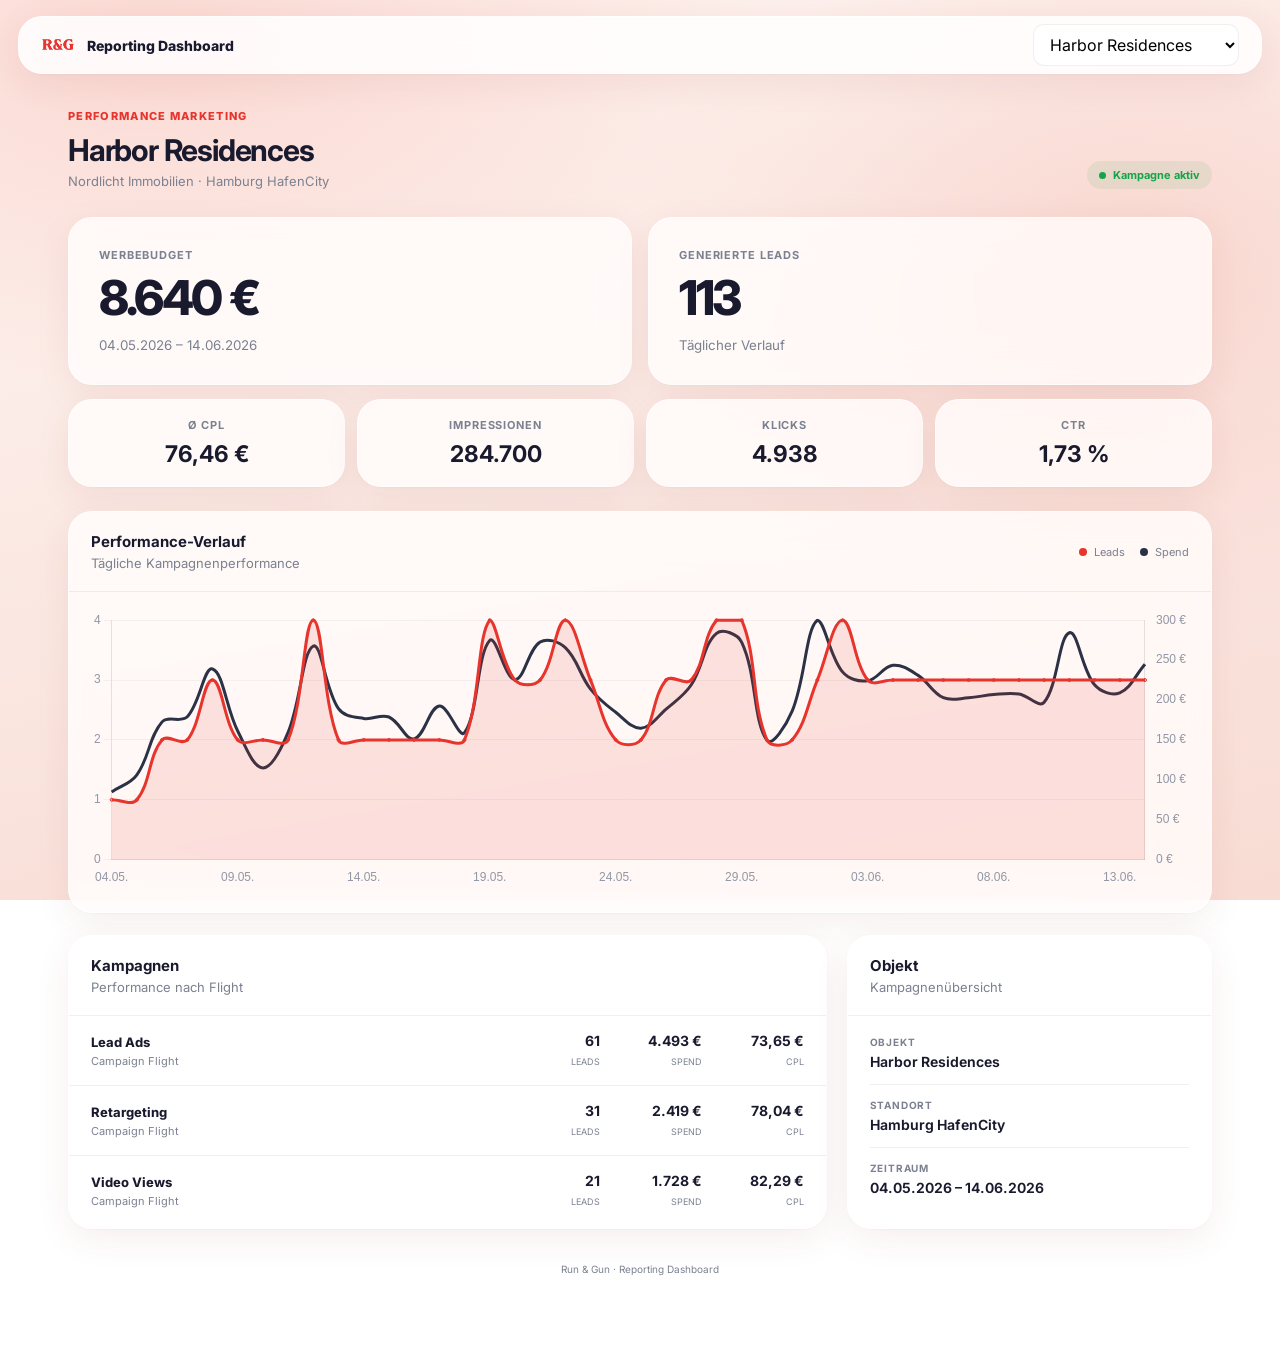
==== index.html @ 46b25c29 "feat: publish reporting showcase" ====
<!doctype html>
<html lang="de">
<head>
  <meta charset="utf-8"><meta name="viewport" content="width=device-width,initial-scale=1">
  <meta name="referrer" content="no-referrer"><title>Run & Gun | Reporting Dashboard</title>
  <link rel="icon" href="assets/rg-logo.png"><link rel="stylesheet" href="styles.css">
  <script src="assets/chart.umd.min.js"></script>
</head>
<body data-page="viewer">
  <header class="topnav">
    <div class="brand"><img src="assets/rg-logo.png" alt="Run & Gun"><span>Reporting Dashboard</span></div>
    <div class="nav-actions"><select id="caseSelect" aria-label="Reporting Case"></select></div>
  </header>
  <main class="shell" id="dashboard">
    <section class="intro"><div><span class="eyebrow">Performance Marketing</span><h1 id="caseTitle">Reporting Dashboard</h1><p id="caseMeta"></p></div><span class="status"><i></i> Kampagne aktiv</span></section>
    <section class="hero-grid">
      <article class="hero-card"><span>Werbebudget</span><strong id="spend">–</strong><small id="period">–</small></article>
      <article class="hero-card"><span>Generierte Leads</span><strong id="leads">–</strong><small id="leadTrend">Täglicher Verlauf</small></article>
    </section>
    <section class="mini-grid">
      <article><span>Ø CPL</span><strong id="cpl">–</strong></article>
      <article><span>Impressionen</span><strong id="impressions">–</strong></article>
      <article><span>Klicks</span><strong id="clicks">–</strong></article>
      <article><span>CTR</span><strong id="ctr">–</strong></article>
    </section>
    <section class="panel chart-panel"><div class="panel-head"><div><h2>Performance-Verlauf</h2><p>Tägliche Kampagnenperformance</p></div><div class="legend"><span class="red-dot"></span>Leads <span class="dark-dot"></span>Spend</div></div><div class="chart-wrap"><canvas id="performanceChart"></canvas></div></section>
    <section class="split">
      <article class="panel"><div class="panel-head"><div><h2>Kampagnen</h2><p>Performance nach Flight</p></div></div><div id="campaignList" class="campaign-list"></div></article>
      <article class="panel"><div class="panel-head"><div><h2>Objekt</h2><p>Kampagnenübersicht</p></div></div><dl class="property-list"><div><dt>Objekt</dt><dd id="propertyName">–</dd></div><div><dt>Standort</dt><dd id="propertyLocation">–</dd></div><div><dt>Zeitraum</dt><dd id="propertyPeriod">–</dd></div></dl></article>
    </section>
    <footer>Run & Gun · Reporting Dashboard</footer>
  </main>
  <script src="app.js"></script>
</body></html>
---- styles.css ----
@import url('https://fonts.googleapis.com/css2?family=Inter:wght@400;500;600;700;800&display=swap');
:root{--accent:#e7352e;--accent2:#ef5350;--ink:#1a1a2e;--muted:#7b8190;--line:rgba(0,0,0,.06);--glass:rgba(255,255,255,.76);--green:#16a34a;--radius:20px;--shadow:0 10px 35px rgba(142,50,42,.08),0 1px 2px rgba(0,0,0,.03)}*{box-sizing:border-box}body{margin:0;font-family:Inter,-apple-system,sans-serif;color:var(--ink);min-height:100vh;background:radial-gradient(ellipse 75% 55% at 12% 4%,rgba(250,200,192,.62),transparent 70%),radial-gradient(ellipse 60% 65% at 88% 28%,rgba(245,188,178,.42),transparent 65%),linear-gradient(170deg,#fef5f2,#f8dcd4);background-attachment:fixed}.demo-ribbon{position:fixed;inset:0 0 auto;z-index:2000;height:26px;background:#171725;color:#fff;text-align:center;font-size:10px;font-weight:800;letter-spacing:.14em;line-height:26px}.topnav{position:fixed;z-index:1000;top:42px;left:18px;right:18px;height:58px;padding:0 22px;display:flex;align-items:center;justify-content:space-between;background:rgba(255,255,255,.86);backdrop-filter:blur(22px);border:1px solid rgba(255,255,255,.72);border-radius:24px;box-shadow:var(--shadow)}
body[data-page="viewer"] .topnav{top:16px}body[data-page="viewer"] .shell{padding-top:104px}.brand,.nav-actions{display:flex;align-items:center;gap:12px}.brand{font-size:14px;font-weight:800}.brand img{width:34px;height:34px;border-radius:11px}.nav-actions select,input,textarea{font:inherit}.nav-actions select{padding:9px 30px 9px 12px;border:1px solid var(--line);border-radius:11px;background:white}.shell,.editor-shell{max-width:1200px;margin:auto;padding:140px 28px 44px}.intro,.editor-title{display:flex;justify-content:space-between;align-items:flex-end;margin-bottom:28px}.eyebrow{font-size:11px;font-weight:800;letter-spacing:.12em;color:var(--accent);text-transform:uppercase}.intro h1,.editor-title h1{font-size:30px;letter-spacing:-.04em;margin:8px 0 5px}.intro p,.editor-title p,.panel-head p{margin:0;color:var(--muted);font-size:13px}.status,.demo-pill{display:inline-flex;align-items:center;gap:7px;border-radius:999px;padding:7px 12px;background:rgba(22,163,74,.09);color:var(--green);font-size:11px;font-weight:700}.status i{width:7px;height:7px;border-radius:50%;background:currentColor}.demo-pill{background:rgba(231,53,46,.08);color:var(--accent)}.hero-grid{display:grid;grid-template-columns:1fr 1fr;gap:16px}.hero-card,.mini-grid article,.panel{background:var(--glass);backdrop-filter:blur(22px) saturate(150%);border:1px solid rgba(255,255,255,.65);box-shadow:var(--shadow);border-radius:24px}.hero-card{padding:30px}.hero-card span,.mini-grid span{display:block;color:var(--muted);font-size:11px;font-weight:700;text-transform:uppercase;letter-spacing:.08em}.hero-card strong{display:block;font-size:48px;line-height:1;font-weight:800;letter-spacing:-.05em;margin:12px 0}.hero-card small{color:var(--muted)}.mini-grid{display:grid;grid-template-columns:repeat(4,1fr);gap:12px;margin:14px 0 24px}.mini-grid article{padding:18px;text-align:center}.mini-grid strong{display:block;font-size:23px;margin-top:8px}.panel{overflow:hidden}.panel-head{padding:20px 22px;border-bottom:1px solid var(--line);display:flex;justify-content:space-between;align-items:center}.panel h2{font-size:15px;margin:0 0 4px}.chart-panel{margin-bottom:22px}.chart-wrap{height:320px;padding:18px 22px 24px}.legend{font-size:11px;color:var(--muted);display:flex;gap:7px;align-items:center}.red-dot,.dark-dot{width:8px;height:8px;border-radius:50%;background:var(--accent)}.dark-dot{background:#2c3245;margin-left:8px}.split{display:grid;grid-template-columns:1.35fr .65fr;gap:20px}.campaign-item{display:grid;grid-template-columns:1fr repeat(3,90px);gap:12px;align-items:center;padding:16px 22px;border-bottom:1px solid var(--line)}.campaign-item:last-child{border:0}.campaign-name{font-size:13px;font-weight:750}.campaign-meta{font-size:11px;color:var(--muted);margin-top:4px}.metric{text-align:right}.metric b{display:block;font-size:14px}.metric span{font-size:9px;color:var(--muted);text-transform:uppercase}.property-list{margin:0;padding:6px 22px 18px}.property-list div{padding:14px 0;border-bottom:1px solid var(--line)}.property-list div:last-child{border:0}.property-list dt{font-size:10px;text-transform:uppercase;letter-spacing:.08em;color:var(--muted);font-weight:700}.property-list dd{margin:5px 0 0;font-size:14px;font-weight:650}footer{text-align:center;color:var(--muted);font-size:10px;padding:34px}.button{display:inline-flex;align-items:center;justify-content:center;border:0;border-radius:11px;padding:10px 15px;font:inherit;font-size:12px;font-weight:700;text-decoration:none;cursor:pointer}.primary{background:var(--accent);color:white}.secondary{background:#25283a;color:white}.ghost{background:rgba(255,255,255,.65);color:var(--ink);border:1px solid var(--line)}.danger{background:rgba(220,38,38,.08);color:#dc2626}.editor-title{align-items:center}.editor-layout{display:grid;grid-template-columns:280px 1fr;gap:20px}.case-sidebar{align-self:start}.case-row{padding:14px 18px;border-bottom:1px solid var(--line);cursor:pointer}.case-row:hover,.case-row.active{background:rgba(231,53,46,.05)}.case-row b{display:block;font-size:13px}.case-row span{font-size:10px;color:var(--muted)}.sidebar-actions{padding:14px}.full{width:100%;margin-top:8px}.file-button input{display:none}.form-body{padding:24px}.form-grid{display:grid;gap:14px;margin-bottom:15px}.form-grid.two{grid-template-columns:1fr 1fr}.form-grid.four{grid-template-columns:repeat(4,1fr)}label{display:block;font-size:11px;font-weight:700;color:#50566a}label input,label textarea{display:block;width:100%;margin-top:7px;border:1px solid rgba(0,0,0,.07);background:rgba(255,255,255,.72);padding:11px 12px;border-radius:11px;color:var(--ink);outline:none}label textarea{resize:vertical;line-height:1.5}label input:focus,label textarea:focus{border-color:var(--accent);box-shadow:0 0 0 3px rgba(231,53,46,.08)}label small{display:block;color:var(--muted);font-weight:400;margin-top:5px;line-height:1.4}.form-actions{display:flex;justify-content:space-between;align-items:center;margin-top:24px}.form-actions>div{display:flex;gap:9px}.help-panel{margin-top:20px;padding:24px}.steps{display:grid;grid-template-columns:repeat(3,1fr);gap:12px;margin:18px 0}.steps div{background:rgba(255,255,255,.48);padding:16px;border-radius:14px;display:flex;gap:12px;align-items:center;font-size:12px}.steps b{display:grid;place-items:center;background:var(--accent);color:white;border-radius:50%;width:26px;height:26px}.help-panel>p{font-size:11px;color:var(--muted)}.toast{position:fixed;right:24px;bottom:24px;background:#1f2937;color:white;padding:12px 16px;border-radius:11px;font-size:12px;opacity:0;transform:translateY(10px);transition:.2s}.toast.show{opacity:1;transform:none}@media(max-width:850px){.split,.editor-layout{grid-template-columns:1fr}.hero-grid{grid-template-columns:1fr}.mini-grid{grid-template-columns:1fr 1fr}.form-grid.four{grid-template-columns:1fr 1fr}.topnav{left:0;right:0;top:26px;border-radius:0}.shell,.editor-shell{padding:115px 16px 30px}.intro,.editor-title{align-items:flex-start;gap:16px}.nav-actions .ghost{display:none}.campaign-item{grid-template-columns:1fr 70px}.campaign-item .metric:nth-last-child(-n+2){display:none}}@media(max-width:520px){.form-grid.two,.form-grid.four,.steps{grid-template-columns:1fr}.hero-card strong{font-size:38px}.demo-ribbon{font-size:8px}.intro,.editor-title{flex-direction:column}.form-actions{align-items:stretch;gap:12px;flex-direction:column}.form-actions>div{display:grid;grid-template-columns:1fr 1fr;width:100%}}
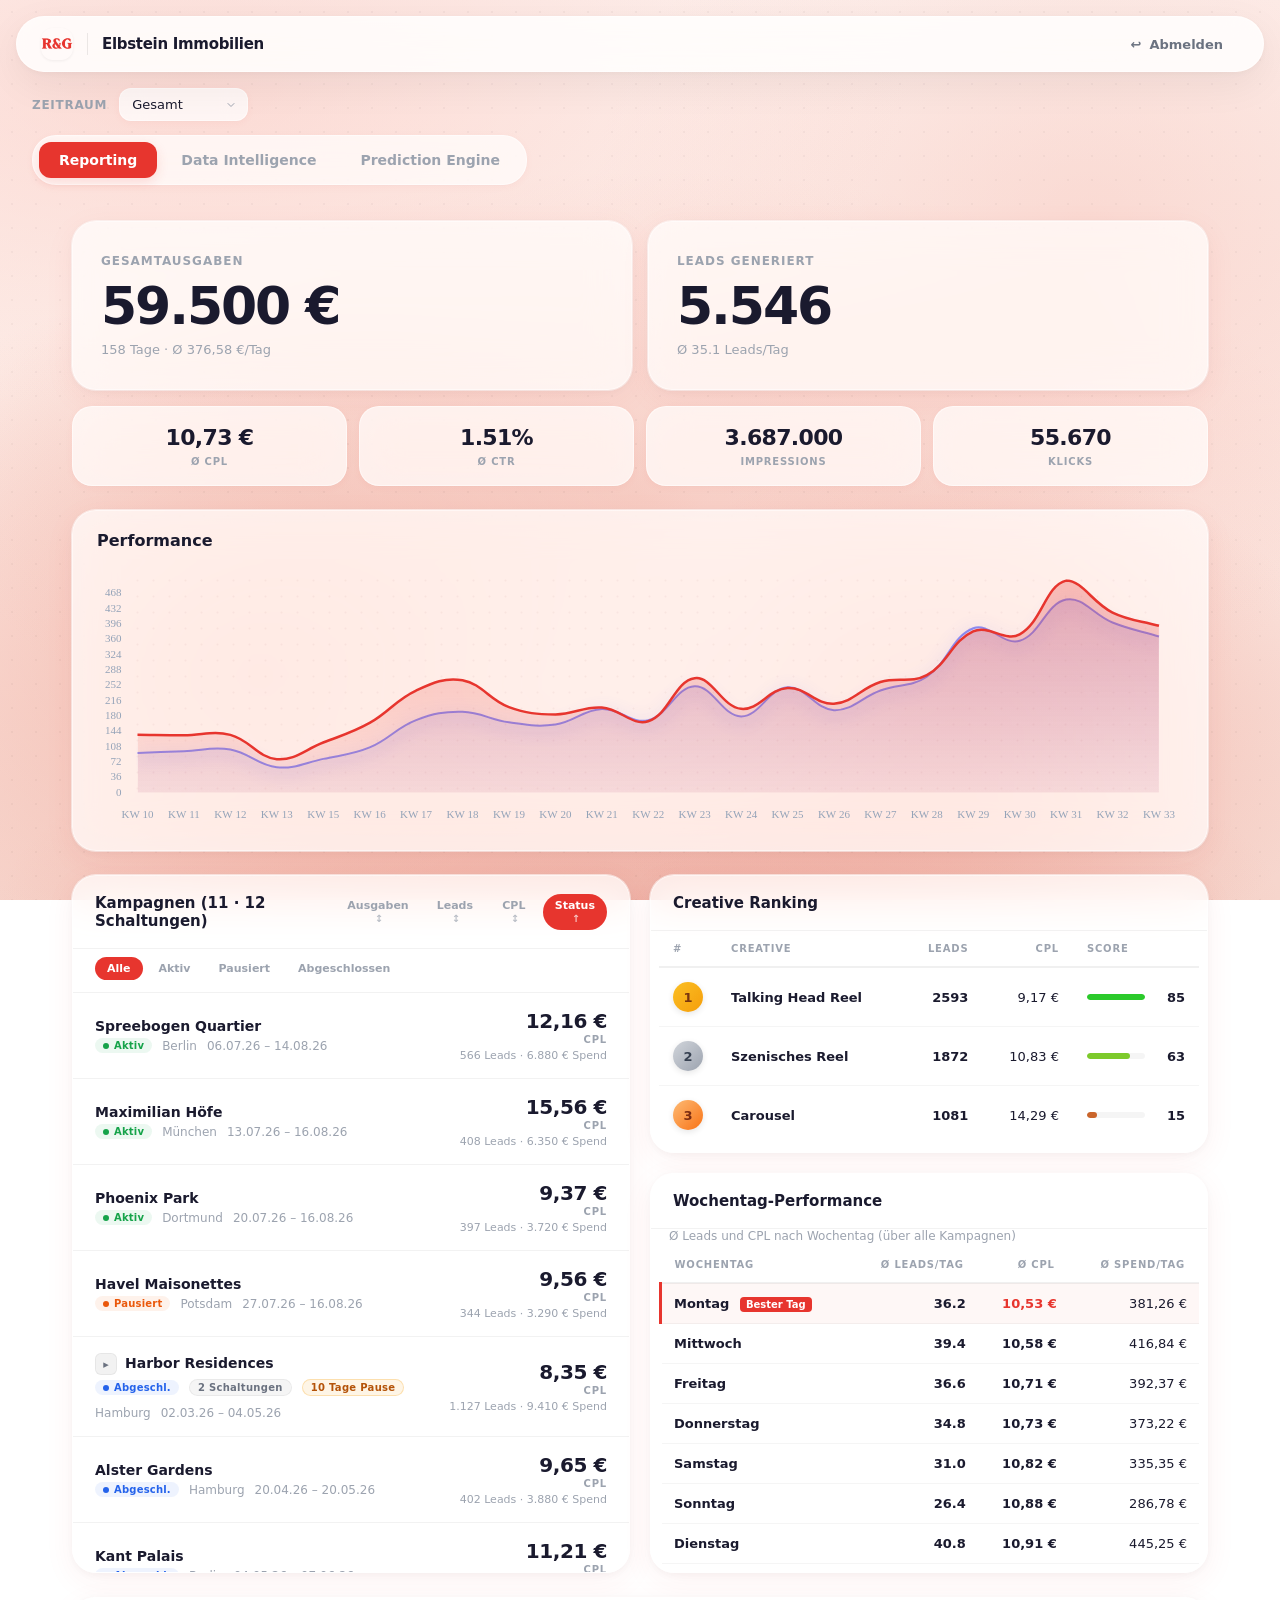
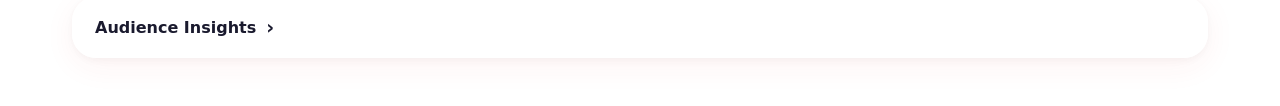
==== commit 701ccfc2: "feat: replace showcase with production dashboard clone" ====
--- a/index.html
+++ b/index.html
@@ -1,34 +1,11 @@
 <!doctype html>
 <html lang="de">
 <head>
-  <meta charset="utf-8"><meta name="viewport" content="width=device-width,initial-scale=1">
-  <meta name="referrer" content="no-referrer"><title>Run & Gun | Reporting Dashboard</title>
-  <link rel="icon" href="assets/rg-logo.png"><link rel="stylesheet" href="styles.css">
-  <script src="assets/chart.umd.min.js"></script>
+  <meta charset="utf-8">
+  <meta name="viewport" content="width=device-width, initial-scale=1">
+  <meta name="robots" content="noindex, nofollow">
+  <title>Run & Gun — Reporting Dashboard</title>
+  <script>location.replace('client/' + location.search + location.hash);</script>
 </head>
-<body data-page="viewer">
-  <header class="topnav">
-    <div class="brand"><img src="assets/rg-logo.png" alt="Run & Gun"><span>Reporting Dashboard</span></div>
-    <div class="nav-actions"><select id="caseSelect" aria-label="Reporting Case"></select></div>
-  </header>
-  <main class="shell" id="dashboard">
-    <section class="intro"><div><span class="eyebrow">Performance Marketing</span><h1 id="caseTitle">Reporting Dashboard</h1><p id="caseMeta"></p></div><span class="status"><i></i> Kampagne aktiv</span></section>
-    <section class="hero-grid">
-      <article class="hero-card"><span>Werbebudget</span><strong id="spend">–</strong><small id="period">–</small></article>
-      <article class="hero-card"><span>Generierte Leads</span><strong id="leads">–</strong><small id="leadTrend">Täglicher Verlauf</small></article>
-    </section>
-    <section class="mini-grid">
-      <article><span>Ø CPL</span><strong id="cpl">–</strong></article>
-      <article><span>Impressionen</span><strong id="impressions">–</strong></article>
-      <article><span>Klicks</span><strong id="clicks">–</strong></article>
-      <article><span>CTR</span><strong id="ctr">–</strong></article>
-    </section>
-    <section class="panel chart-panel"><div class="panel-head"><div><h2>Performance-Verlauf</h2><p>Tägliche Kampagnenperformance</p></div><div class="legend"><span class="red-dot"></span>Leads <span class="dark-dot"></span>Spend</div></div><div class="chart-wrap"><canvas id="performanceChart"></canvas></div></section>
-    <section class="split">
-      <article class="panel"><div class="panel-head"><div><h2>Kampagnen</h2><p>Performance nach Flight</p></div></div><div id="campaignList" class="campaign-list"></div></article>
-      <article class="panel"><div class="panel-head"><div><h2>Objekt</h2><p>Kampagnenübersicht</p></div></div><dl class="property-list"><div><dt>Objekt</dt><dd id="propertyName">–</dd></div><div><dt>Standort</dt><dd id="propertyLocation">–</dd></div><div><dt>Zeitraum</dt><dd id="propertyPeriod">–</dd></div></dl></article>
-    </section>
-    <footer>Run & Gun · Reporting Dashboard</footer>
-  </main>
-  <script src="app.js"></script>
-</body></html>+<body></body>
+</html>
